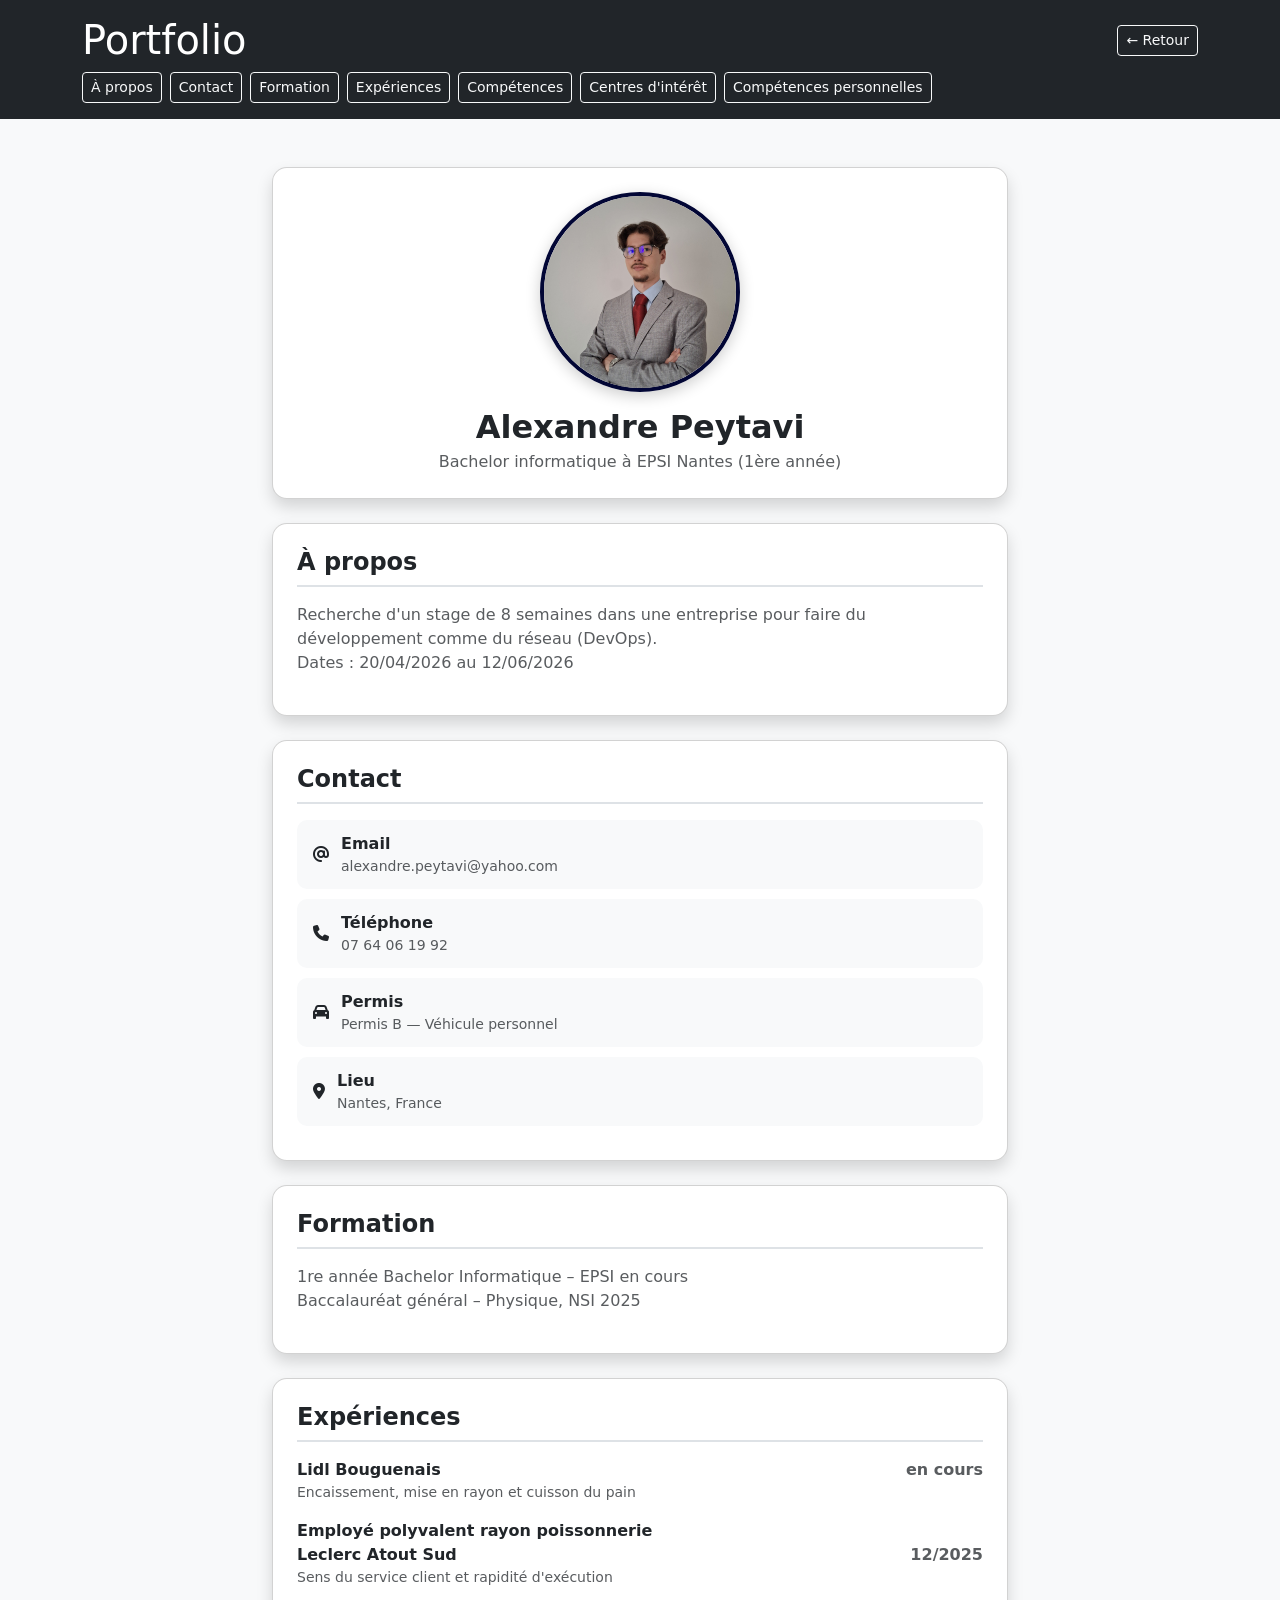
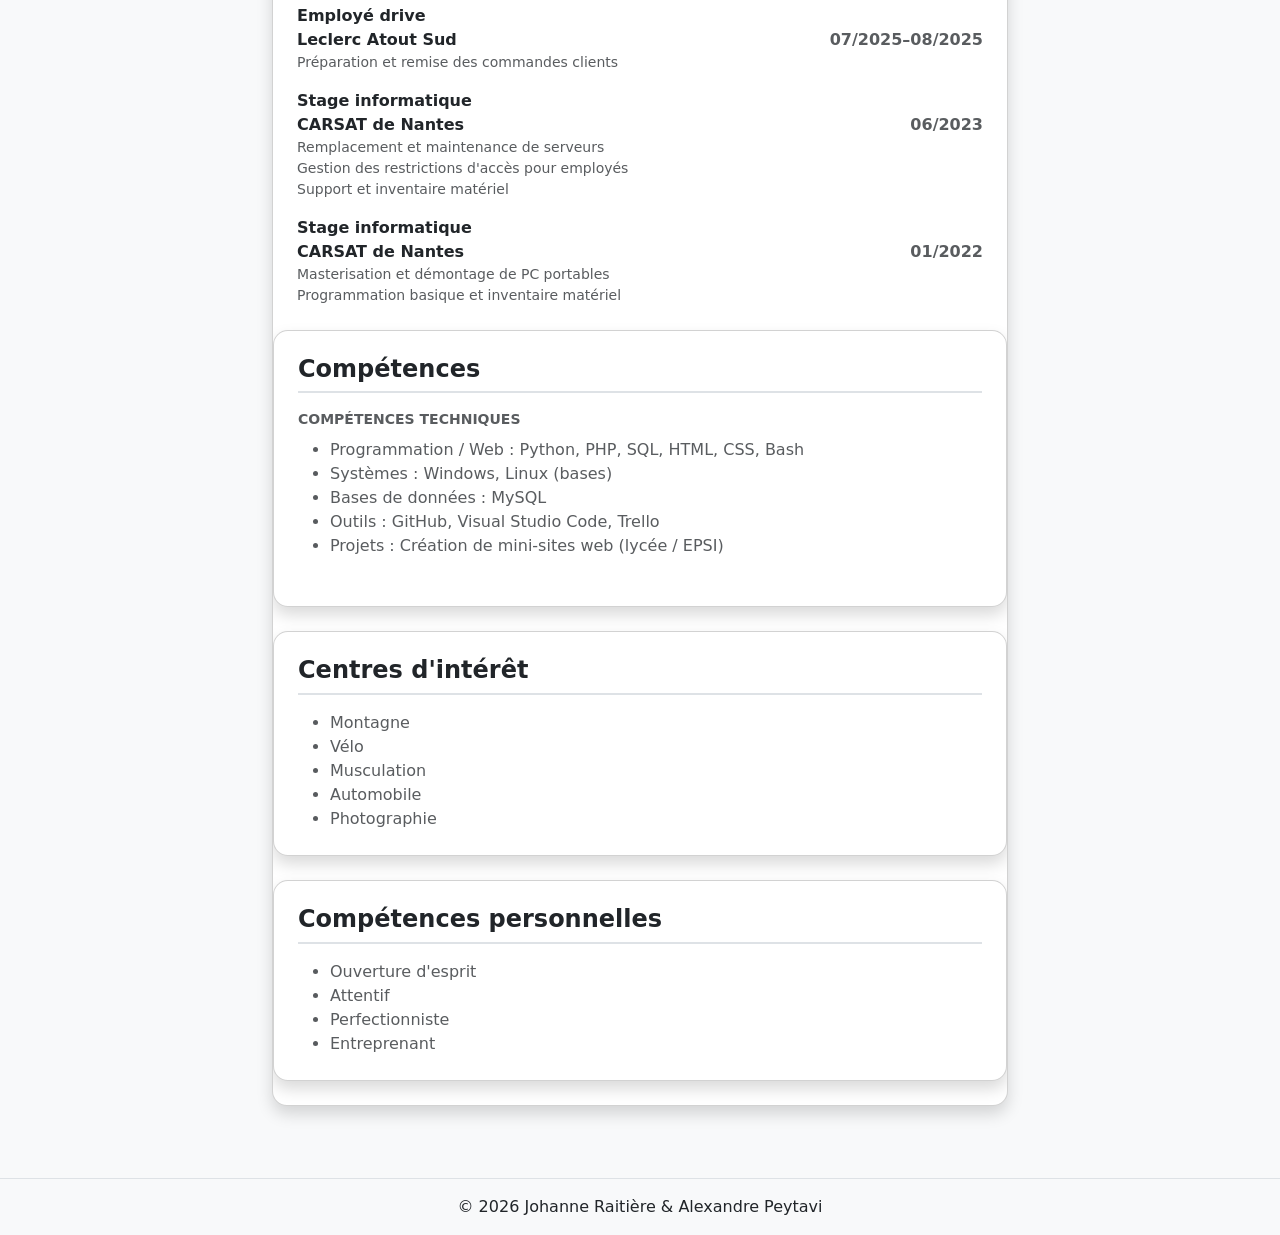
==== alexandre/presentation_ap.html @ 97d3824c "Ajout cv alexandre" ====
<!DOCTYPE html>
<html lang="fr">
<head>
    <meta charset="UTF-8">
    <meta name="viewport" content="width=device-width, initial-scale=1.0">
    <title>Alexandre - Portfolio</title>

    <link href="https://cdn.jsdelivr.net/npm/bootstrap@5.3.8/dist/css/bootstrap.min.css" rel="stylesheet">
    <link rel="stylesheet" href="presentation_ap.css">
    <link rel="stylesheet" href="https://cdnjs.cloudflare.com/ajax/libs/font-awesome/6.7.2/css/all.min.css">
</head>

<body class="bg-light">

    <header class="bg-dark text-white p-3 sticky-top">
    <div class="container">
        <div class="d-flex justify-content-between align-items-center mb-2">
            <h1 class="mb-0">Portfolio</h1>
            <a href="../index.html" class="btn btn-outline-light btn-sm">← Retour</a>
        </div>
        <div class="d-flex flex-wrap gap-2">
            <a href="#a-propos" class="btn btn-outline-light btn-sm">À propos</a>
            <a href="#contact" class="btn btn-outline-light btn-sm">Contact</a>
            <a href="#formation" class="btn btn-outline-light btn-sm">Formation</a>
            <a href="#experiences" class="btn btn-outline-light btn-sm">Expériences</a>
            <a href="#competences" class="btn btn-outline-light btn-sm">Compétences</a>
            <a href="#interets" class="btn btn-outline-light btn-sm">Centres d'intérêt</a>
            <a href="#competences-perso" class="btn btn-outline-light btn-sm">Compétences personnelles</a>
        </div>
    </div>
</header>

    <main class="container mt-5 mb-5">
        <div class="row justify-content-center">
            <div class="col-lg-8">

                <!-- Carte profil -->
                <div class="card shadow mb-4">
                    <div class="card-body text-center py-4">
                        <img src="../img/alexandre.jpg" alt="Alexandre" class="profile-img mb-3">
                        <h2 class="fw-bold mb-1">Alexandre Peytavi</h2>
                        <p class="text-muted mb-0">Bachelor informatique à EPSI Nantes (1ère année)</p>
                    </div>
                </div>

                <!-- Présentation -->
                <div id="a-propos" class="card shadow mb-4">
                    <div class="card-body p-4">
                        <h4 class="section-title">À propos</h4>
                        <p class="text-muted">
                           Recherche d'un stage de 8 semaines dans une entreprise pour faire du développement comme du réseau (DevOps). <br> 

                            Dates : 20/04/2026 au 12/06/2026
                        </p>
                    </div>
                </div>

                <!-- Contacts -->
                <div id="contact" class="card shadow">
                    <div class="card-body p-4">
                        <h4 class="section-title">Contact</h4>

                        <div class="contact-item">
                            <i class="fa-solid fa-at"></i>
                            <div>
                                <div class="fw-semibold">Email</div>
                                <div class="text-muted small">alexandre.peytavi@yahoo.com</div>
                            </div>
                        </div>

                        <div class="contact-item">
                            <i class="fa-solid fa-phone"></i>
                            <div>
                                <div class="fw-semibold">Téléphone</div>
                                <div class="text-muted small">07 64 06 19 92</div>
                            </div>
                        </div>

                        <div class="contact-item">
                            <i class="fa-solid fa-car"></i>
                            <div>
                                <div class="fw-semibold">Permis</div>
                                <div class="text-muted small">Permis B — Véhicule personnel</div>
                            </div>
                        </div>

                        <div class="contact-item">
                            <i class="fa-solid fa-location-dot"></i>
                            <div>
                                <div class="fw-semibold">Lieu</div>
                                <div class="text-muted small">Nantes, France</div>
                            </div>
                        </div>
                    </div>
                </div>
<br>
                <!-- Formation -->
                <div id="formation" class="card shadow mb-4">
                    <div class="card-body p-4">
                        <h4 class="section-title">Formation</h4>
                        <p class="text-muted">
                            1re année Bachelor Informatique – EPSI en cours <br>
                            Baccalauréat général – Physique, NSI 2025
                        </p>
                    </div>
                </div>

                <!-- Expériences -->
                <div id="experiences" class="card shadow mb-4">
                    <div class="card-body p-4">
                        <h4 class="section-title">Expériences</h4>

                        <!-- en cours -->
                        <div class="mb-3">
                            <div class="d-flex justify-content-between">
                                <p class="fw-semibold mb-0">Lidl Bouguenais</p>
                                <span class="fw-bold text-muted">en cours</span>
                            </div>
                            <p class="text-muted small mb-0">Encaissement, mise en rayon et cuisson du pain</p>
                        </div>
 
                        <!-- 12/2025 -->
                        <div class="mb-3">
                            <p class="fw-semibold mb-0">Employé polyvalent rayon poissonnerie</p>
                            <div class="d-flex justify-content-between">
                                <p class="fw-semibold mb-0">Leclerc Atout Sud</p>
                                <span class="fw-bold text-muted">12/2025</span>
                            </div>
                            <p class="text-muted small mb-0">Sens du service client et rapidité d'exécution</p>
                        </div>
 
                        <!-- 07/2025–08/2025 -->
                        <div class="mb-3">
                            <p class="fw-semibold mb-0">Employé drive</p>
                            <div class="d-flex justify-content-between">
                                <p class="fw-semibold mb-0">Leclerc Atout Sud</p>
                                <span class="fw-bold text-muted">07/2025–08/2025</span>
                            </div>
                            <p class="text-muted small mb-0">Préparation et remise des commandes clients</p>
                        </div>
 
                        <!-- 06/2023 -->
                        <div class="mb-3">
                            <p class="fw-semibold mb-0">Stage informatique</p>
                            <div class="d-flex justify-content-between">
                                <p class="fw-semibold mb-0">CARSAT de Nantes</p>
                                <span class="fw-bold text-muted">06/2023</span>
                            </div>
                            <p class="text-muted small mb-0">Remplacement et maintenance de serveurs</p>
                            <p class="text-muted small mb-0">Gestion des restrictions d'accès pour employés</p>
                            <p class="text-muted small mb-0">Support et inventaire matériel</p>
                        </div>
 
                        <!-- 01/2022 -->
                        <div class="mb-0">
                            <p class="fw-semibold mb-0">Stage informatique</p>
                            <div class="d-flex justify-content-between">
                                <p class="fw-semibold mb-0">CARSAT de Nantes</p>
                                <span class="fw-bold text-muted">01/2022</span>
                            </div>
                            <p class="text-muted small mb-0">Masterisation et démontage de PC portables</p>
                            <p class="text-muted small mb-0">Programmation basique et inventaire matériel</p>
                    </div>
                </div>

                <!-- Compétences -->
                <div id="competences" class="card shadow mb-4">
                    <div class="card-body p-4">
                        <h4 class="section-title">Compétences</h4>

                        <!-- Compétences techniques -->
                        <p class="fw-semibold text-muted small text-uppercase mb-2">Compétences techniques</p>
                        <ul class="text-muted mb-4">
                            <li>Programmation / Web : Python, PHP, SQL, HTML, CSS, Bash</li>
                            <li>Systèmes : Windows, Linux (bases)</li>
                            <li>Bases de données : MySQL</li>
                            <li>Outils : GitHub, Visual Studio Code, Trello</li>
                            <li>Projets : Création de mini-sites web (lycée / EPSI)</li>
                        </ul>
                    </div>
                </div>


                <!-- Centres d'intérêt -->
                <div id="interets" class="card shadow mb-4">
                    <div class="card-body p-4">
                        <h4 class="section-title">Centres d'intérêt</h4>
                        <ul class="text-muted mb-0">
                            <li>Montagne</li>
                            <li>Vélo</li>
                            <li>Musculation</li>
                            <li>Automobile</li>
                            <li>Photographie</li>
                        </ul>
                    </div>
                </div>

                <!-- Compétences personnelles -->
                <div id="competences-perso" class="card shadow mb-4">
                    <div class="card-body p-4">
                        <h4 class="section-title">Compétences personnelles</h4>
                        <ul class="text-muted mb-0">
                            <li>Ouverture d'esprit</li>
                            <li>Attentif</li>
                            <li>Perfectionniste</li>
                            <li>Entreprenant</li>
                        </ul>
                    </div>
                </div>


            </div>
        </div>
    </main>

    <footer class="bg-light text-center p-3 mt-5 border-top">
        <p class="mb-0">© 2026 Johanne Raitière & Alexandre Peytavi</p>
    </footer>

</body>
</html>
---- alexandre/presentation_ap.css ----
.card {
            border-radius: 15px;
            overflow: hidden;
        }

        .profile-img {
            width: 200px;
            height: 200px;
            object-fit: cover;
            object-position: top;
            border-radius: 50%;
            border: 4px solid #020635;
            box-shadow: 0 4px 15px rgba(0,0,0,0.2);
        }

        .contact-item {
            display: flex;
            align-items: center;
            gap: 12px;
            padding: 12px 16px;
            border-radius: 10px;
            background-color: #f8f9fa;
            margin-bottom: 10px;
            text-decoration: none;
            color: #212529;
            transition: background-color 0.2s;
        }

        .contact-item:hover {
            background-color: #e9ecef;
            color: #212529;
        }

        .contact-icon {
            font-size: 1.3rem;
            width: 30px;
            text-align: center;
        }

        .section-title {
            font-weight: 600;
            border-bottom: 2px solid #dee2e6;
            padding-bottom: 8px;
            margin-bottom: 16px;
        }
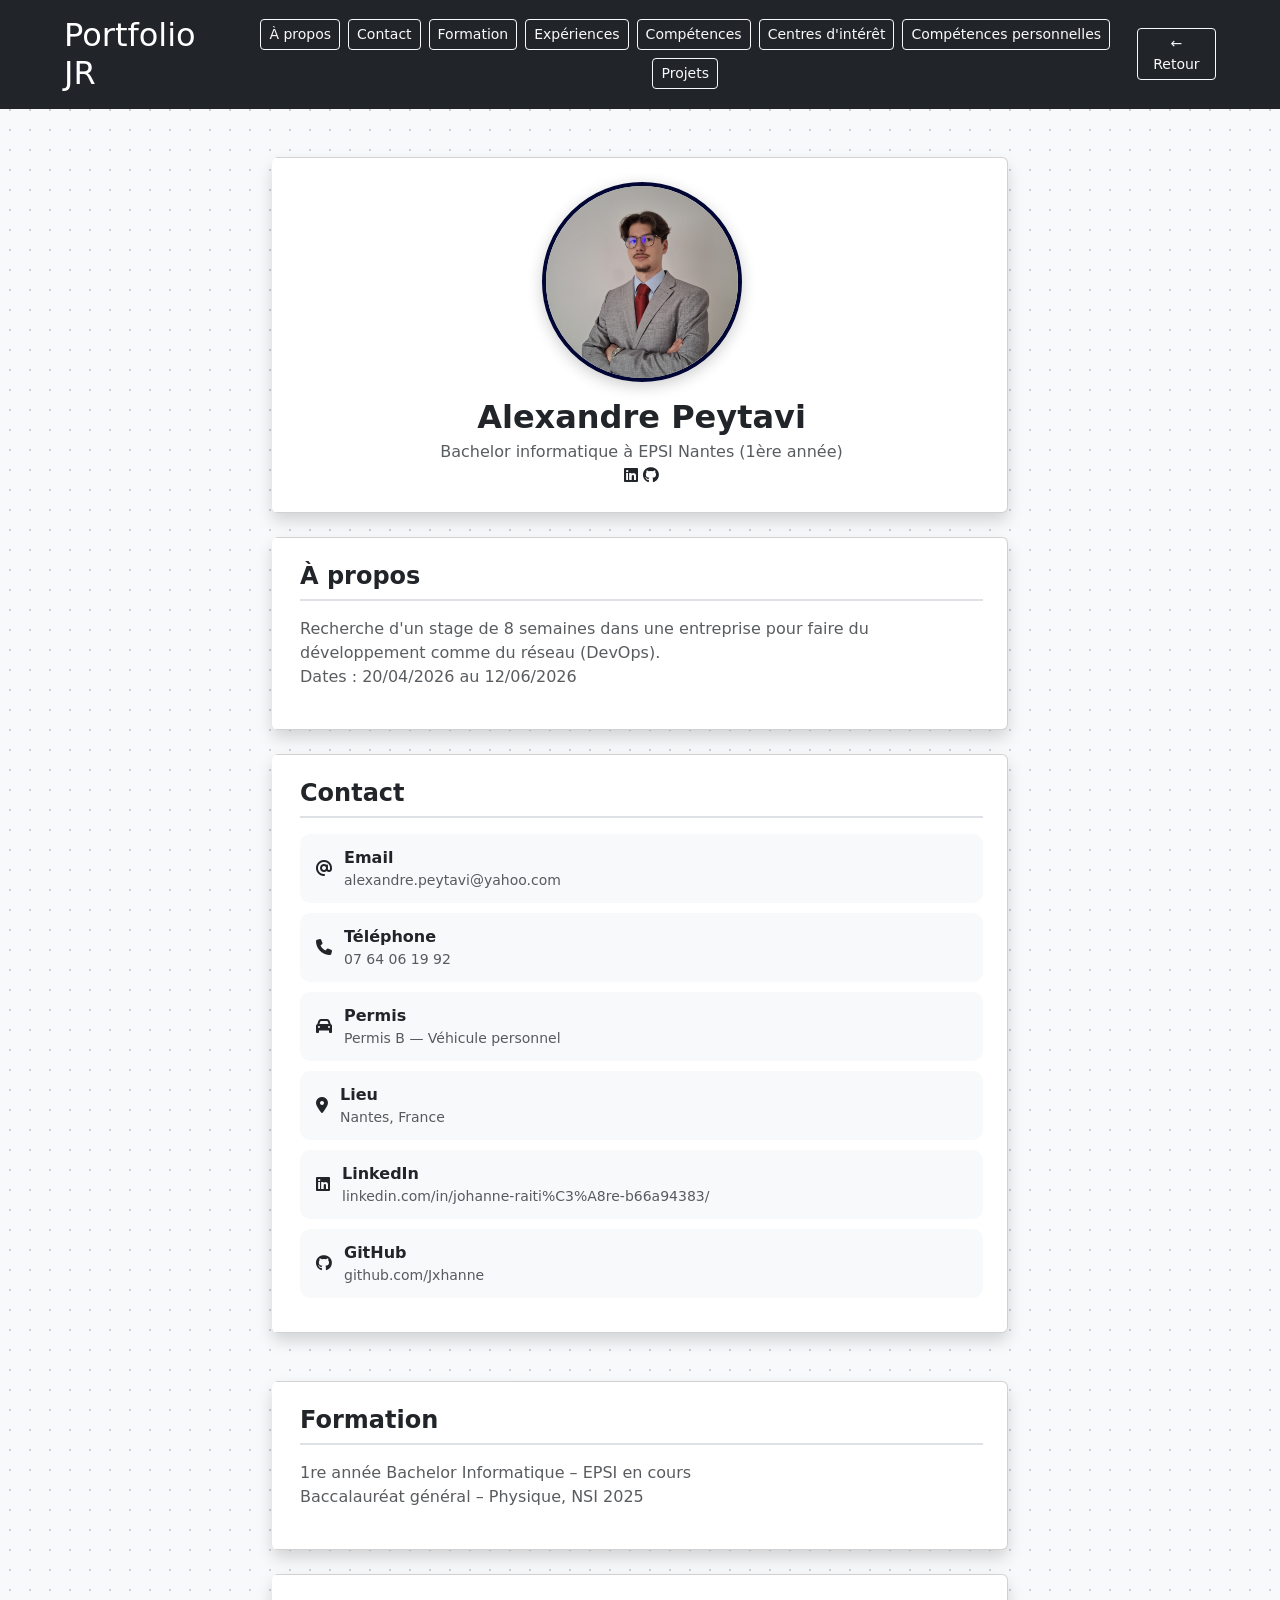
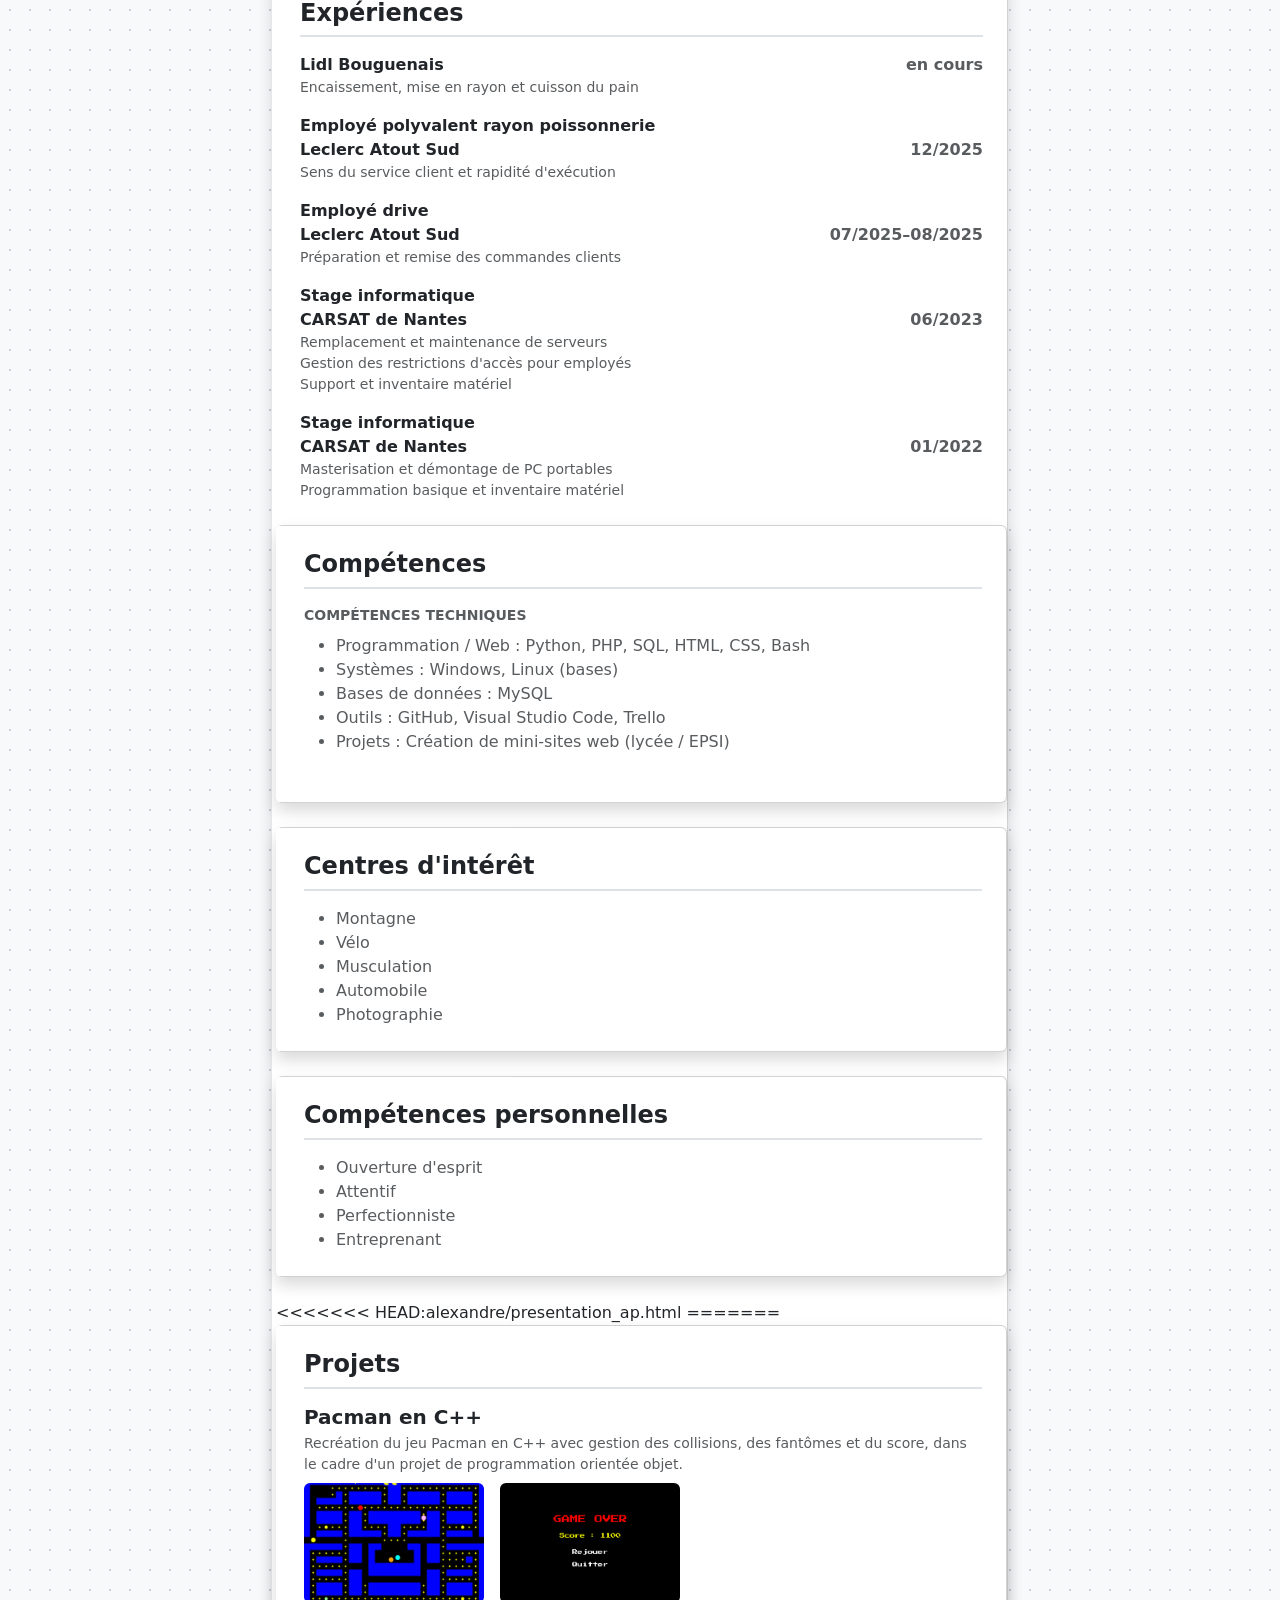
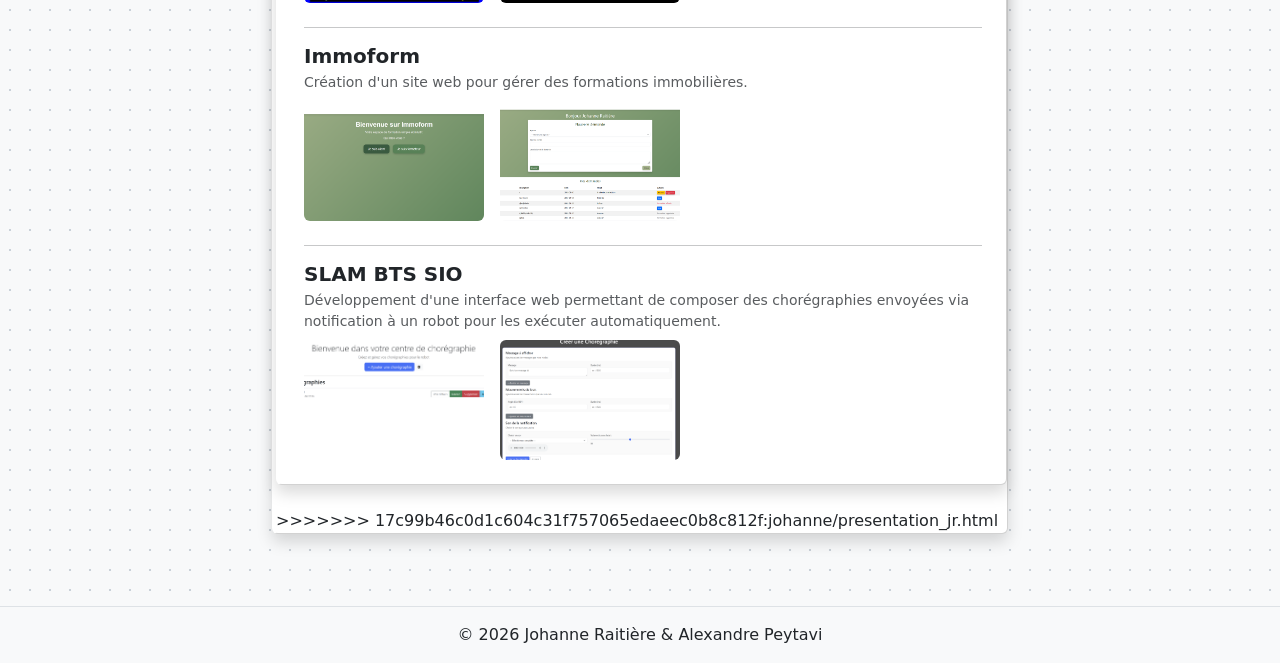
==== commit bfce5d57: "Ajout du CV Alexandre" ====
--- a/alexandre/presentation_ap.html
+++ b/alexandre/presentation_ap.html
@@ -13,22 +13,21 @@
 <body class="bg-light">
 
     <header class="bg-dark text-white p-3 sticky-top">
-    <div class="container">
-        <div class="d-flex justify-content-between align-items-center mb-2">
-            <h1 class="mb-0">Portfolio</h1>
+        <div class="container-fluid px-5 d-flex align-items-center justify-content-between">
+            <h2 class="mb-0">Portfolio JR</h2>
+            <div class="d-flex flex-wrap gap-2 justify-content-center">
+                <a href="#a-propos" class="btn btn-outline-light btn-sm">À propos</a>
+                <a href="#contact" class="btn btn-outline-light btn-sm">Contact</a>
+                <a href="#formation" class="btn btn-outline-light btn-sm">Formation</a>
+                <a href="#experiences" class="btn btn-outline-light btn-sm">Expériences</a>
+                <a href="#competences" class="btn btn-outline-light btn-sm">Compétences</a>
+                <a href="#interets" class="btn btn-outline-light btn-sm">Centres d'intérêt</a>
+                <a href="#competences-perso" class="btn btn-outline-light btn-sm">Compétences personnelles</a>
+                <a href="#projets" class="btn btn-outline-light btn-sm">Projets</a>
+            </div>
             <a href="../index.html" class="btn btn-outline-light btn-sm">← Retour</a>
         </div>
-        <div class="d-flex flex-wrap gap-2">
-            <a href="#a-propos" class="btn btn-outline-light btn-sm">À propos</a>
-            <a href="#contact" class="btn btn-outline-light btn-sm">Contact</a>
-            <a href="#formation" class="btn btn-outline-light btn-sm">Formation</a>
-            <a href="#experiences" class="btn btn-outline-light btn-sm">Expériences</a>
-            <a href="#competences" class="btn btn-outline-light btn-sm">Compétences</a>
-            <a href="#interets" class="btn btn-outline-light btn-sm">Centres d'intérêt</a>
-            <a href="#competences-perso" class="btn btn-outline-light btn-sm">Compétences personnelles</a>
-        </div>
-    </div>
-</header>
+    </header>
 
     <main class="container mt-5 mb-5">
         <div class="row justify-content-center">
@@ -40,11 +39,13 @@
                         <img src="../img/alexandre.jpg" alt="Alexandre" class="profile-img mb-3">
                         <h2 class="fw-bold mb-1">Alexandre Peytavi</h2>
                         <p class="text-muted mb-0">Bachelor informatique à EPSI Nantes (1ère année)</p>
+                        <i class="fa-brands fa-linkedin"></i>
+                        <i class="fa-brands fa-github"></i>
                     </div>
                 </div>
 
                 <!-- Présentation -->
-                <div id="a-propos" class="card shadow mb-4">
+                <div id="a-propos" class="card shadow mb-4 scroll-offset">
                     <div class="card-body p-4">
                         <h4 class="section-title">À propos</h4>
                         <p class="text-muted">
@@ -56,7 +57,7 @@
                 </div>
 
                 <!-- Contacts -->
-                <div id="contact" class="card shadow">
+                <div id="contact" class="card shadow mb-4 scroll-offset">
                     <div class="card-body p-4">
                         <h4 class="section-title">Contact</h4>
 
@@ -91,11 +92,26 @@
                                 <div class="text-muted small">Nantes, France</div>
                             </div>
                         </div>
+                        <a href="https://www.linkedin.com/in/johanne-raiti%C3%A8re-b66a94383/" target="_blank" class="contact-item">
+                            <i class="fa-brands fa-linkedin"></i>
+                            <div>
+                                <div class="fw-semibold">LinkedIn</div>
+                                <div class="text-muted small">linkedin.com/in/johanne-raiti%C3%A8re-b66a94383/</div>
+                            </div>
+                        </a>
+
+                        <a href="https://github.com/Jxhanne" target="_blank" class="contact-item">
+                            <i class="fa-brands fa-github"></i>
+                            <div>
+                                <div class="fw-semibold">GitHub</div>
+                                <div class="text-muted small">github.com/Jxhanne</div>
+                            </div>
+                        </a>
                     </div>
                 </div>
 <br>
                 <!-- Formation -->
-                <div id="formation" class="card shadow mb-4">
+                <div id="formation" class="card shadow mb-4 scroll-offset">
                     <div class="card-body p-4">
                         <h4 class="section-title">Formation</h4>
                         <p class="text-muted">
@@ -106,7 +122,7 @@
                 </div>
 
                 <!-- Expériences -->
-                <div id="experiences" class="card shadow mb-4">
+                <div id="experiences" class="card shadow mb-4 scroll-offset">
                     <div class="card-body p-4">
                         <h4 class="section-title">Expériences</h4>
 
@@ -164,7 +180,7 @@
                 </div>
 
                 <!-- Compétences -->
-                <div id="competences" class="card shadow mb-4">
+                <div id="competences" class="card shadow mb-4 scroll-offset">
                     <div class="card-body p-4">
                         <h4 class="section-title">Compétences</h4>
 
@@ -182,7 +198,7 @@
 
 
                 <!-- Centres d'intérêt -->
-                <div id="interets" class="card shadow mb-4">
+                <div id="interets" class="card shadow mb-4 scroll-offset">
                     <div class="card-body p-4">
                         <h4 class="section-title">Centres d'intérêt</h4>
                         <ul class="text-muted mb-0">
@@ -196,7 +212,7 @@
                 </div>
 
                 <!-- Compétences personnelles -->
-                <div id="competences-perso" class="card shadow mb-4">
+                <div id="competences-perso" class="card shadow mb-4 scroll-offset">
                     <div class="card-body p-4">
                         <h4 class="section-title">Compétences personnelles</h4>
                         <ul class="text-muted mb-0">
@@ -208,6 +224,51 @@
                     </div>
                 </div>
 
+<<<<<<< HEAD:alexandre/presentation_ap.html
+=======
+                <!-- Projets -->
+                <div id="projets" class="card shadow mb-4 scroll-offset">
+                    <div class="card-body p-4">
+                        <h4 class="section-title">Projets</h4>
+
+                        <!-- Projet 1 -->
+                        <div class="mb-4">
+                            <h5 class="fw-semibold mb-1">Pacman en C++</h5>
+                            <p class="text-muted small mb-2">Recréation du jeu Pacman en C++ avec gestion des collisions, des fantômes et du score, dans le cadre d'un projet de programmation orientée objet.</p>
+                            <div class="d-flex gap-3">
+                                <img src="../img/Pacman1.png" class="rounded projet-img" onclick="ouvrirImage(this.src)">
+                                <img src="../img/Pacman2.png" class="rounded projet-img" onclick="ouvrirImage(this.src)">
+                            </div>
+                        </div>
+
+                        <hr>
+
+                        <!-- Projet 2 -->
+                        <div class="mb-4">
+                            <h5 class="fw-semibold mb-1">Immoform</h5>
+                            <p class="text-muted small mb-2">Création d'un site web pour gérer des formations immobilières.</p>
+                            <div class="d-flex gap-3">
+                                <img src="../img/Immoform1.png" class="rounded projet-img" onclick="ouvrirImage(this.src)">
+                                <img src="../img/Immoform2.png" class="rounded projet-img" onclick="ouvrirImage(this.src)">
+                            </div>
+                        </div>
+
+                        <hr>
+
+                        <!-- Projet 3 -->
+                        <div class="mb-0">
+                            <h5 class="fw-semibold mb-1">SLAM BTS SIO </h5>
+                            <p class="text-muted small mb-2">Développement d'une interface web permettant de composer des chorégraphies envoyées via notification à un robot pour les exécuter automatiquement.</p>
+                            <div class="d-flex gap-3">
+                                <img src="../img/SLAM1.png" class="rounded projet-img" onclick="ouvrirImage(this.src)">
+                                <img src="../img/SLAM2.png" class="rounded projet-img" onclick="ouvrirImage(this.src)">
+                            </div>
+                        </div>
+
+                    </div>
+                </div>
+                
+>>>>>>> 17c99b46c0d1c604c31f757065edaeec0b8c812f:johanne/presentation_jr.html
 
             </div>
         </div>
@@ -217,5 +278,17 @@
         <p class="mb-0">© 2026 Johanne Raitière & Alexandre Peytavi</p>
     </footer>
 
+
+    <!-- Visionneuse -->
+    <div id="visionneuse" style="display:none; position:fixed; top:0; left:0; width:100%; height:100%; background:rgba(0,0,0,0.9); z-index:9999; cursor:zoom-out;" onclick="this.style.display='none'">
+        <img id="visionneuse-img" src="" style="max-width:90%; max-height:90%; position:absolute; top:50%; left:50%; transform:translate(-50%,-50%); border-radius:8px;">
+    </div>
+
+        <script>
+            function ouvrirImage(src) {
+                document.getElementById('visionneuse-img').src = src;
+                document.getElementById('visionneuse').style.display = 'block';
+            }
+        </script>
 </body>
 </html>
--- a/alexandre/presentation_ap.css
+++ b/alexandre/presentation_ap.css
@@ -1,8 +1,19 @@
-        .card {
-            border-radius: 15px;
-            overflow: hidden;
+        body {
+            background: linear-gradient(135deg, #f0f2f5 0%, #e8ecf5 50%, #dde3f0 100%);
+            min-height: 100vh;
+        }
+        
+       .card {
+            border-left: 4px solid transparent !important;
+            transition: transform 0.2s, box-shadow 0.2s, border-left-color 0.2s;
         }
 
+        .card:hover {
+            transform: translateY(-4px);
+            box-shadow: 0 8px 25px rgba(2, 6, 53, 0.2) !important;
+            border-left-color: #020635 !important;
+        }
+        
         .profile-img {
             width: 200px;
             height: 200px;
@@ -43,4 +54,22 @@
             padding-bottom: 8px;
             margin-bottom: 16px;
         }
-        +        .scroll-offset {
+            scroll-margin-top: 360px; /* augmente si le header cache le contenu, diminue sinon */
+        }
+        .projet-img {
+            width: 180px;
+            height: 120px;
+            object-fit: cover;
+            cursor: zoom-in;
+            transition: transform 0.2s;
+        }
+
+        .projet-img:hover {
+            transform: scale(1.05);
+        }
+        body {
+            background-color: #f0f2f5;
+            background-image: radial-gradient(#c9d1d9 1px, transparent 1px);
+            background-size: 20px 20px;
+        }
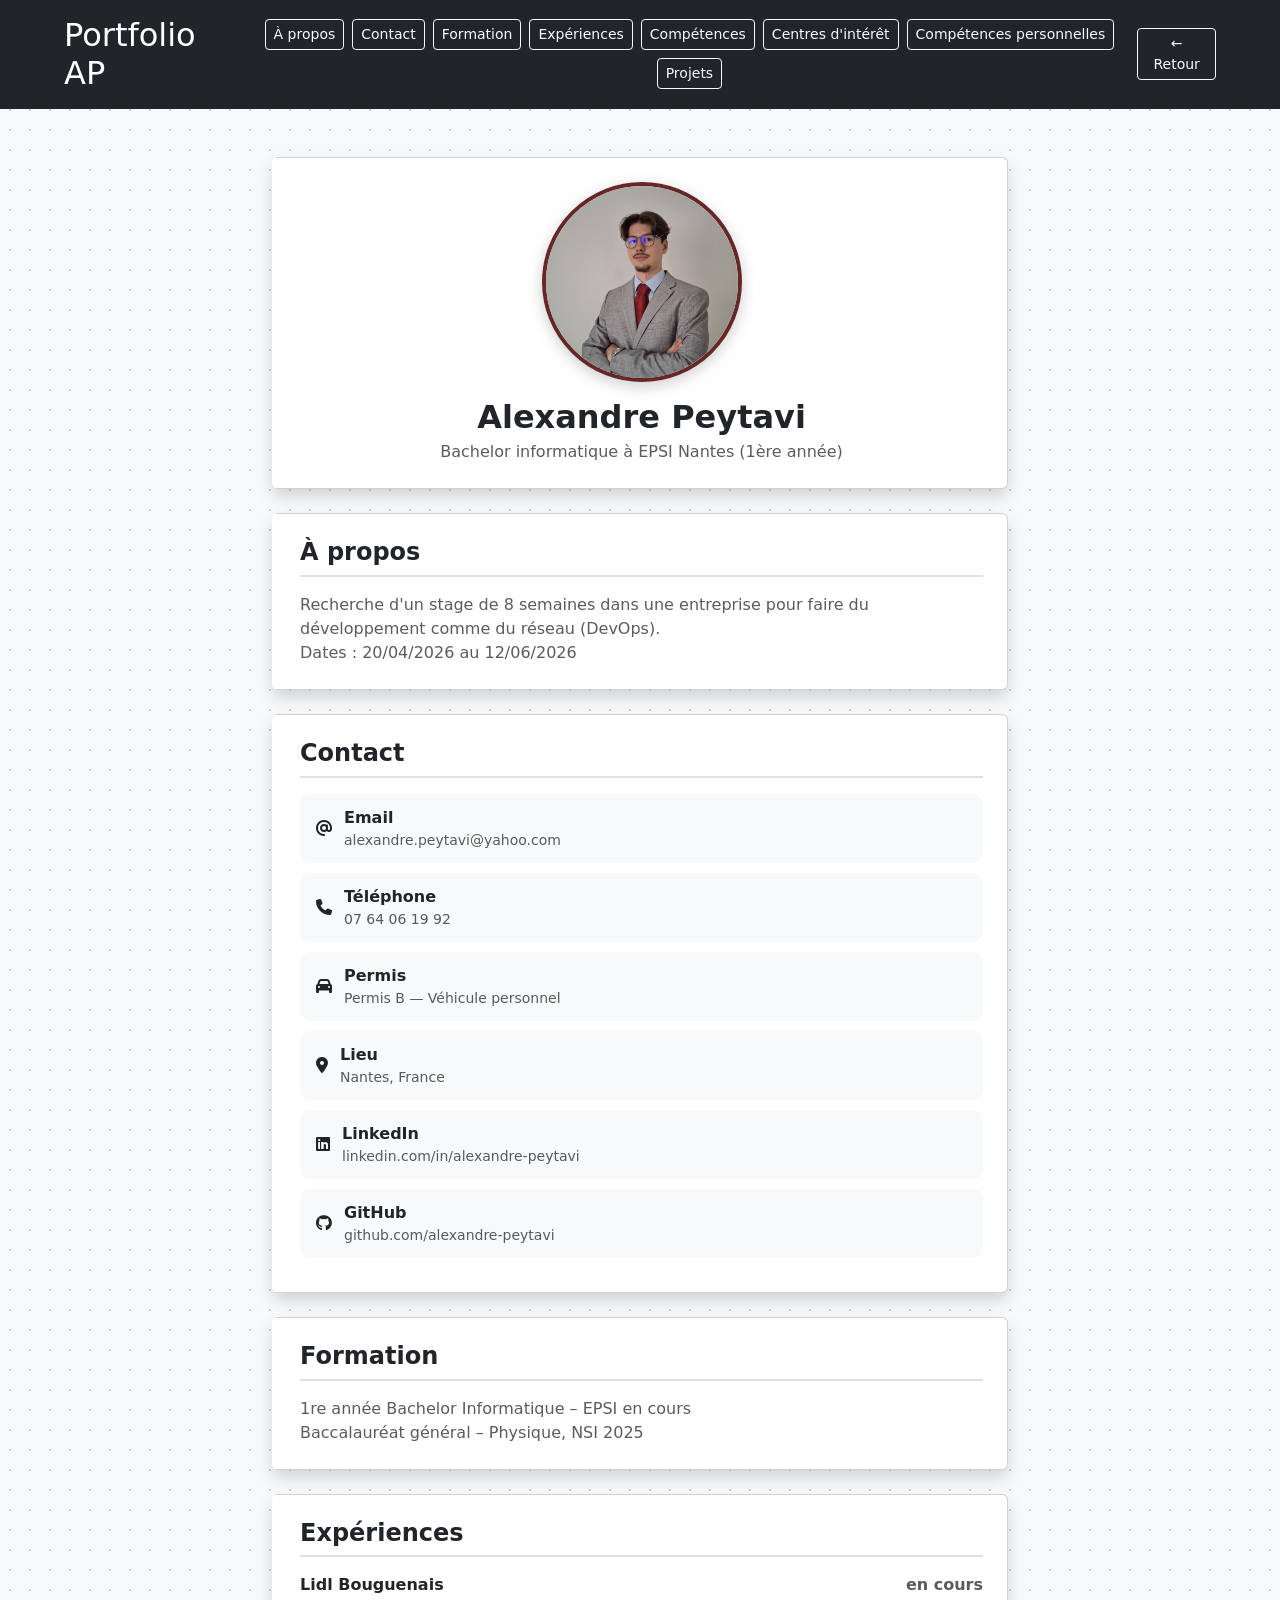
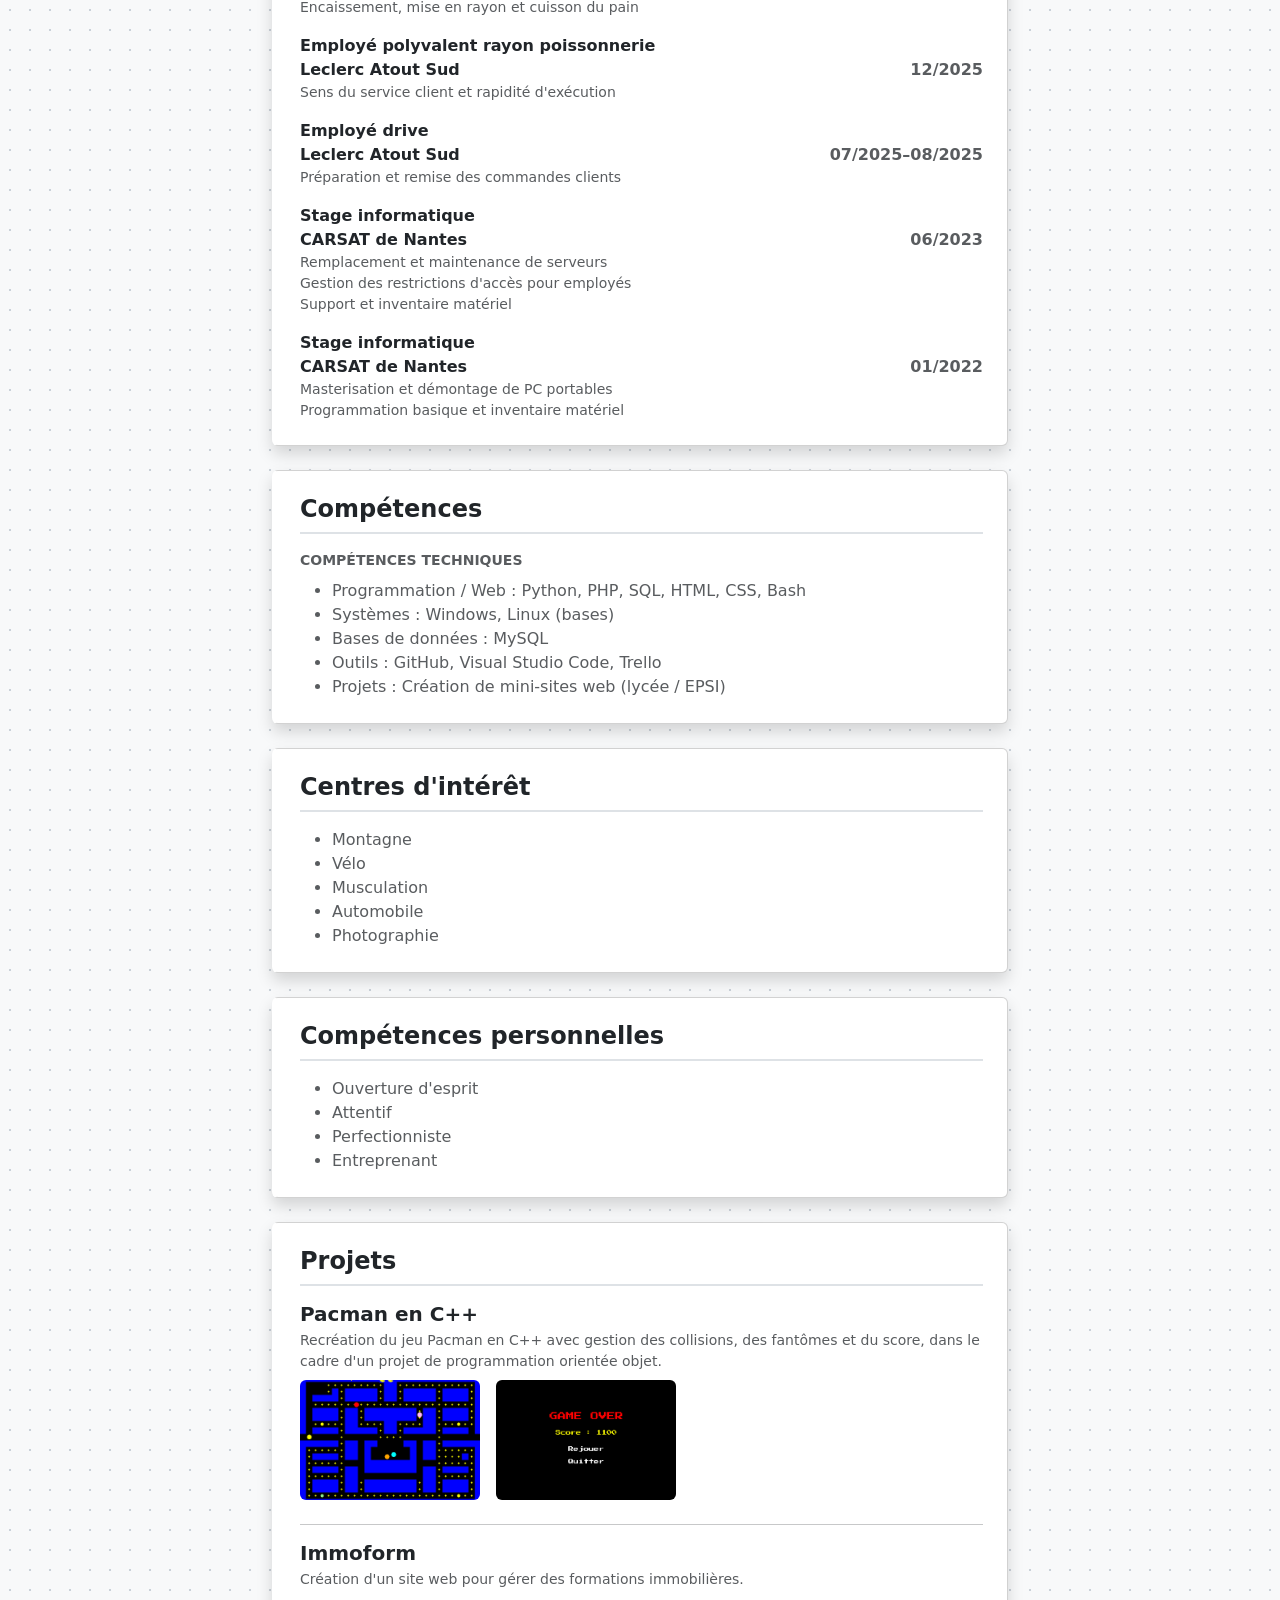
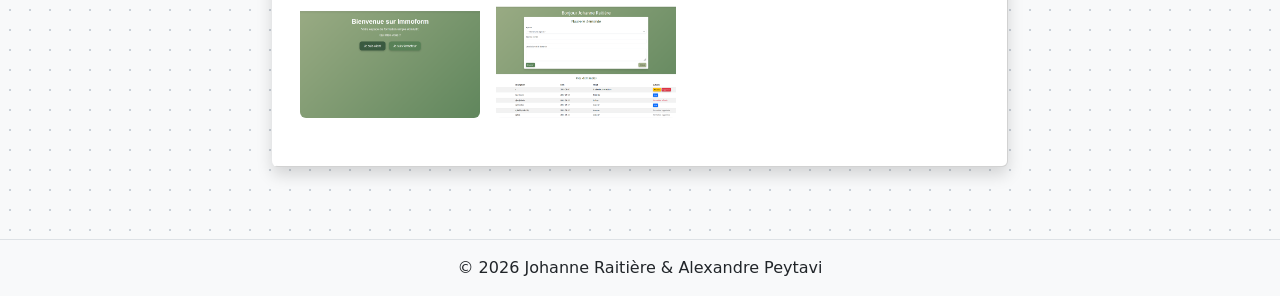
==== commit c0009363: "Mise à jour du cv Alexandre" ====
--- a/alexandre/presentation_ap.html
+++ b/alexandre/presentation_ap.html
@@ -14,7 +14,7 @@
 
     <header class="bg-dark text-white p-3 sticky-top">
         <div class="container-fluid px-5 d-flex align-items-center justify-content-between">
-            <h2 class="mb-0">Portfolio JR</h2>
+            <h2 class="mb-0">Portfolio AP</h2>
             <div class="d-flex flex-wrap gap-2 justify-content-center">
                 <a href="#a-propos" class="btn btn-outline-light btn-sm">À propos</a>
                 <a href="#contact" class="btn btn-outline-light btn-sm">Contact</a>
@@ -39,8 +39,6 @@
                         <img src="../img/alexandre.jpg" alt="Alexandre" class="profile-img mb-3">
                         <h2 class="fw-bold mb-1">Alexandre Peytavi</h2>
                         <p class="text-muted mb-0">Bachelor informatique à EPSI Nantes (1ère année)</p>
-                        <i class="fa-brands fa-linkedin"></i>
-                        <i class="fa-brands fa-github"></i>
                     </div>
                 </div>
 
@@ -48,9 +46,8 @@
                 <div id="a-propos" class="card shadow mb-4 scroll-offset">
                     <div class="card-body p-4">
                         <h4 class="section-title">À propos</h4>
-                        <p class="text-muted">
-                           Recherche d'un stage de 8 semaines dans une entreprise pour faire du développement comme du réseau (DevOps). <br> 
-
+                        <p class="text-muted mb-0">
+                            Recherche d'un stage de 8 semaines dans une entreprise pour faire du développement comme du réseau (DevOps). <br>
                             Dates : 20/04/2026 au 12/06/2026
                         </p>
                     </div>
@@ -92,29 +89,30 @@
                                 <div class="text-muted small">Nantes, France</div>
                             </div>
                         </div>
-                        <a href="https://www.linkedin.com/in/johanne-raiti%C3%A8re-b66a94383/" target="_blank" class="contact-item">
+
+                        <a href="https://www.linkedin.com/in/alexandre-peytavi/" target="_blank" class="contact-item">
                             <i class="fa-brands fa-linkedin"></i>
                             <div>
                                 <div class="fw-semibold">LinkedIn</div>
-                                <div class="text-muted small">linkedin.com/in/johanne-raiti%C3%A8re-b66a94383/</div>
+                                <div class="text-muted small">linkedin.com/in/alexandre-peytavi</div>
                             </div>
                         </a>
 
-                        <a href="https://github.com/Jxhanne" target="_blank" class="contact-item">
+                        <a href="https://github.com/palex44" target="_blank" class="contact-item">
                             <i class="fa-brands fa-github"></i>
                             <div>
                                 <div class="fw-semibold">GitHub</div>
-                                <div class="text-muted small">github.com/Jxhanne</div>
+                                <div class="text-muted small">github.com/alexandre-peytavi</div>
                             </div>
                         </a>
                     </div>
                 </div>
-<br>
+
                 <!-- Formation -->
                 <div id="formation" class="card shadow mb-4 scroll-offset">
                     <div class="card-body p-4">
                         <h4 class="section-title">Formation</h4>
-                        <p class="text-muted">
+                        <p class="text-muted mb-0">
                             1re année Bachelor Informatique – EPSI en cours <br>
                             Baccalauréat général – Physique, NSI 2025
                         </p>
@@ -126,7 +124,6 @@
                     <div class="card-body p-4">
                         <h4 class="section-title">Expériences</h4>
 
-                        <!-- en cours -->
                         <div class="mb-3">
                             <div class="d-flex justify-content-between">
                                 <p class="fw-semibold mb-0">Lidl Bouguenais</p>
@@ -134,8 +131,7 @@
                             </div>
                             <p class="text-muted small mb-0">Encaissement, mise en rayon et cuisson du pain</p>
                         </div>
- 
-                        <!-- 12/2025 -->
+
                         <div class="mb-3">
                             <p class="fw-semibold mb-0">Employé polyvalent rayon poissonnerie</p>
                             <div class="d-flex justify-content-between">
@@ -144,8 +140,7 @@
                             </div>
                             <p class="text-muted small mb-0">Sens du service client et rapidité d'exécution</p>
                         </div>
- 
-                        <!-- 07/2025–08/2025 -->
+
                         <div class="mb-3">
                             <p class="fw-semibold mb-0">Employé drive</p>
                             <div class="d-flex justify-content-between">
@@ -154,8 +149,7 @@
                             </div>
                             <p class="text-muted small mb-0">Préparation et remise des commandes clients</p>
                         </div>
- 
-                        <!-- 06/2023 -->
+
                         <div class="mb-3">
                             <p class="fw-semibold mb-0">Stage informatique</p>
                             <div class="d-flex justify-content-between">
@@ -166,8 +160,7 @@
                             <p class="text-muted small mb-0">Gestion des restrictions d'accès pour employés</p>
                             <p class="text-muted small mb-0">Support et inventaire matériel</p>
                         </div>
- 
-                        <!-- 01/2022 -->
+
                         <div class="mb-0">
                             <p class="fw-semibold mb-0">Stage informatique</p>
                             <div class="d-flex justify-content-between">
@@ -176,6 +169,8 @@
                             </div>
                             <p class="text-muted small mb-0">Masterisation et démontage de PC portables</p>
                             <p class="text-muted small mb-0">Programmation basique et inventaire matériel</p>
+                        </div>
+
                     </div>
                 </div>
 
@@ -184,9 +179,8 @@
                     <div class="card-body p-4">
                         <h4 class="section-title">Compétences</h4>
 
-                        <!-- Compétences techniques -->
                         <p class="fw-semibold text-muted small text-uppercase mb-2">Compétences techniques</p>
-                        <ul class="text-muted mb-4">
+                        <ul class="text-muted mb-0">
                             <li>Programmation / Web : Python, PHP, SQL, HTML, CSS, Bash</li>
                             <li>Systèmes : Windows, Linux (bases)</li>
                             <li>Bases de données : MySQL</li>
@@ -195,7 +189,6 @@
                         </ul>
                     </div>
                 </div>
-
 
                 <!-- Centres d'intérêt -->
                 <div id="interets" class="card shadow mb-4 scroll-offset">
@@ -224,14 +217,11 @@
                     </div>
                 </div>
 
-<<<<<<< HEAD:alexandre/presentation_ap.html
-=======
                 <!-- Projets -->
                 <div id="projets" class="card shadow mb-4 scroll-offset">
                     <div class="card-body p-4">
                         <h4 class="section-title">Projets</h4>
 
-                        <!-- Projet 1 -->
                         <div class="mb-4">
                             <h5 class="fw-semibold mb-1">Pacman en C++</h5>
                             <p class="text-muted small mb-2">Recréation du jeu Pacman en C++ avec gestion des collisions, des fantômes et du score, dans le cadre d'un projet de programmation orientée objet.</p>
@@ -243,7 +233,6 @@
 
                         <hr>
 
-                        <!-- Projet 2 -->
                         <div class="mb-4">
                             <h5 class="fw-semibold mb-1">Immoform</h5>
                             <p class="text-muted small mb-2">Création d'un site web pour gérer des formations immobilières.</p>
@@ -253,22 +242,8 @@
                             </div>
                         </div>
 
-                        <hr>
-
-                        <!-- Projet 3 -->
-                        <div class="mb-0">
-                            <h5 class="fw-semibold mb-1">SLAM BTS SIO </h5>
-                            <p class="text-muted small mb-2">Développement d'une interface web permettant de composer des chorégraphies envoyées via notification à un robot pour les exécuter automatiquement.</p>
-                            <div class="d-flex gap-3">
-                                <img src="../img/SLAM1.png" class="rounded projet-img" onclick="ouvrirImage(this.src)">
-                                <img src="../img/SLAM2.png" class="rounded projet-img" onclick="ouvrirImage(this.src)">
-                            </div>
-                        </div>
-
-                    </div>
-                </div>
-                
->>>>>>> 17c99b46c0d1c604c31f757065edaeec0b8c812f:johanne/presentation_jr.html
+                    </div>
+                </div>
 
             </div>
         </div>
@@ -277,18 +252,18 @@
     <footer class="bg-light text-center p-3 mt-5 border-top">
         <p class="mb-0">© 2026 Johanne Raitière & Alexandre Peytavi</p>
     </footer>
-
 
     <!-- Visionneuse -->
     <div id="visionneuse" style="display:none; position:fixed; top:0; left:0; width:100%; height:100%; background:rgba(0,0,0,0.9); z-index:9999; cursor:zoom-out;" onclick="this.style.display='none'">
         <img id="visionneuse-img" src="" style="max-width:90%; max-height:90%; position:absolute; top:50%; left:50%; transform:translate(-50%,-50%); border-radius:8px;">
     </div>
 
-        <script>
-            function ouvrirImage(src) {
-                document.getElementById('visionneuse-img').src = src;
-                document.getElementById('visionneuse').style.display = 'block';
-            }
-        </script>
+    <script>
+        function ouvrirImage(src) {
+            document.getElementById('visionneuse-img').src = src;
+            document.getElementById('visionneuse').style.display = 'block';
+        }
+    </script>
+
 </body>
-</html>+</html>
--- a/alexandre/presentation_ap.css
+++ b/alexandre/presentation_ap.css
@@ -11,7 +11,7 @@
         .card:hover {
             transform: translateY(-4px);
             box-shadow: 0 8px 25px rgba(2, 6, 53, 0.2) !important;
-            border-left-color: #020635 !important;
+            border-left-color: #662827 !important;
         }
         
         .profile-img {
@@ -20,7 +20,7 @@
             object-fit: cover;
             object-position: top;
             border-radius: 50%;
-            border: 4px solid #020635;
+            border: 4px solid #662827;
             box-shadow: 0 4px 15px rgba(0,0,0,0.2);
         }
 
@@ -39,7 +39,7 @@
 
         .contact-item:hover {
             background-color: #e9ecef;
-            color: #212529;
+            color: #662827;
         }
 
         .contact-icon {
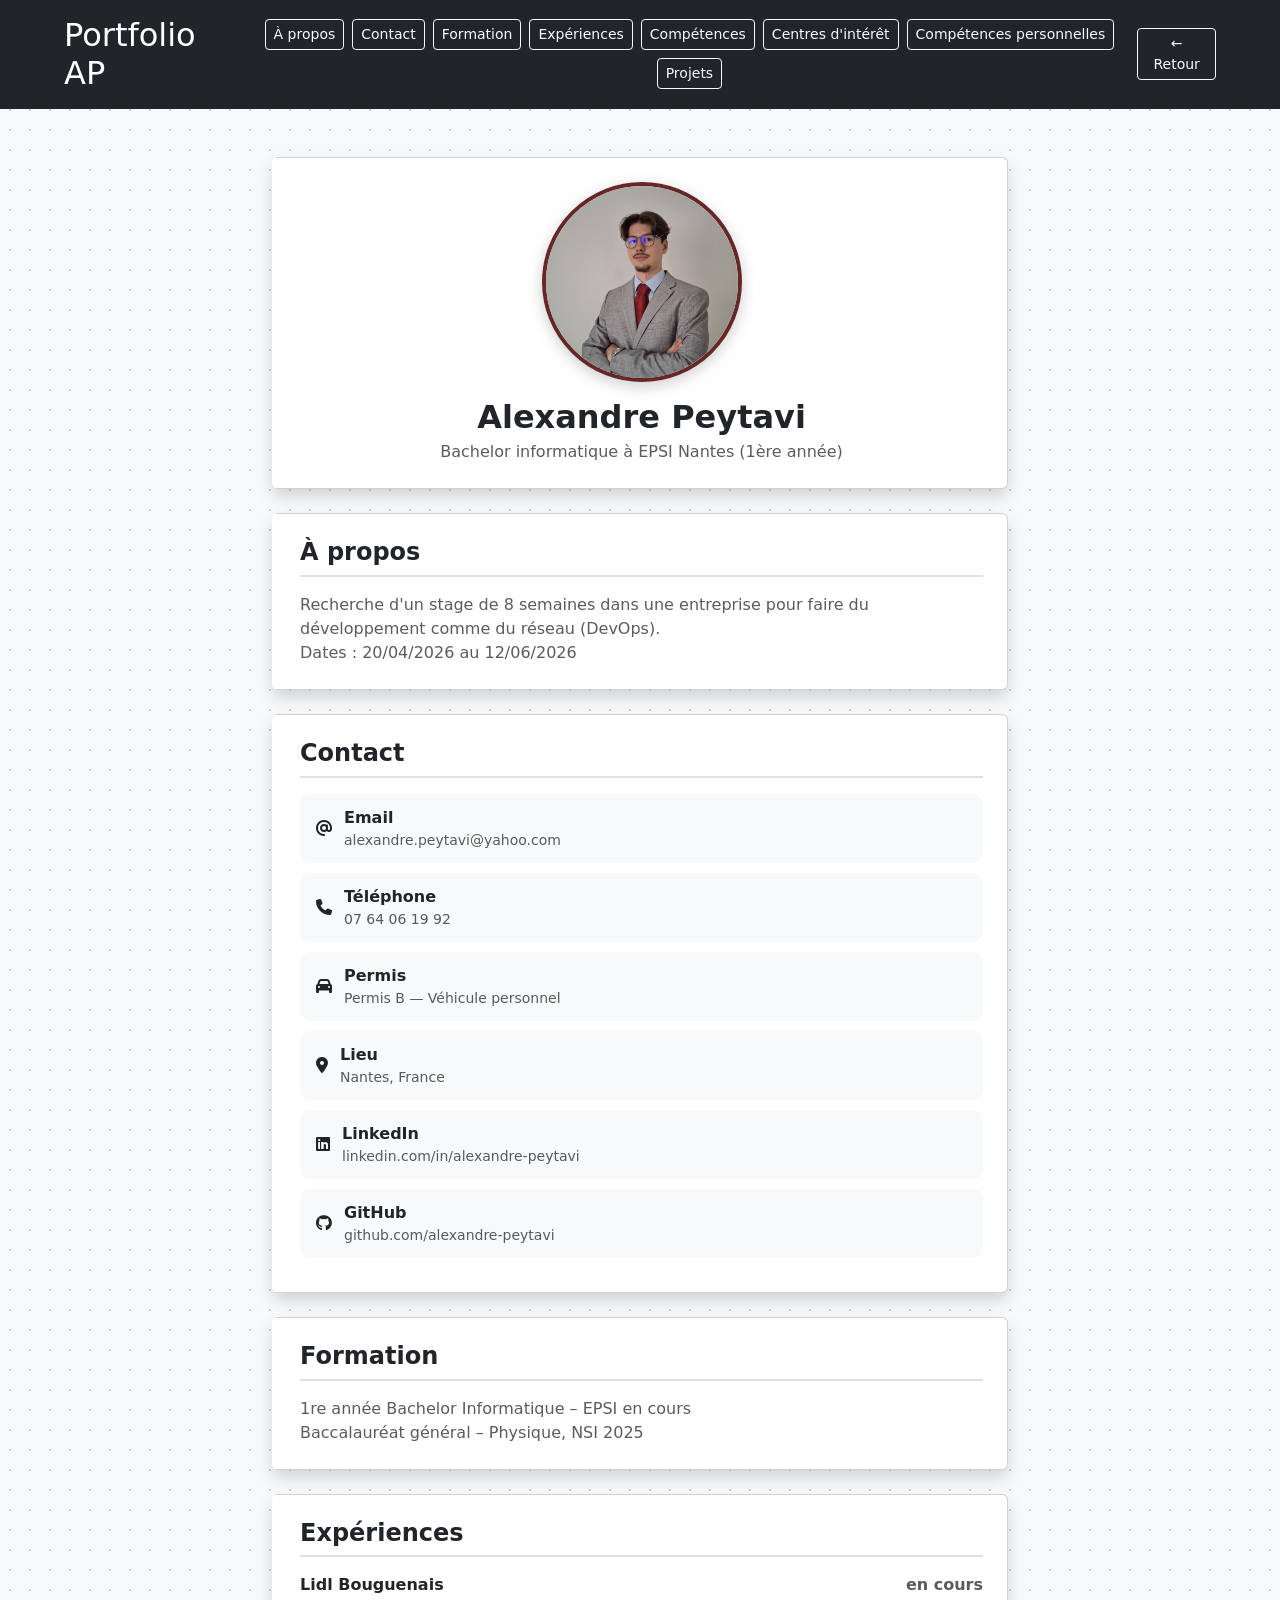
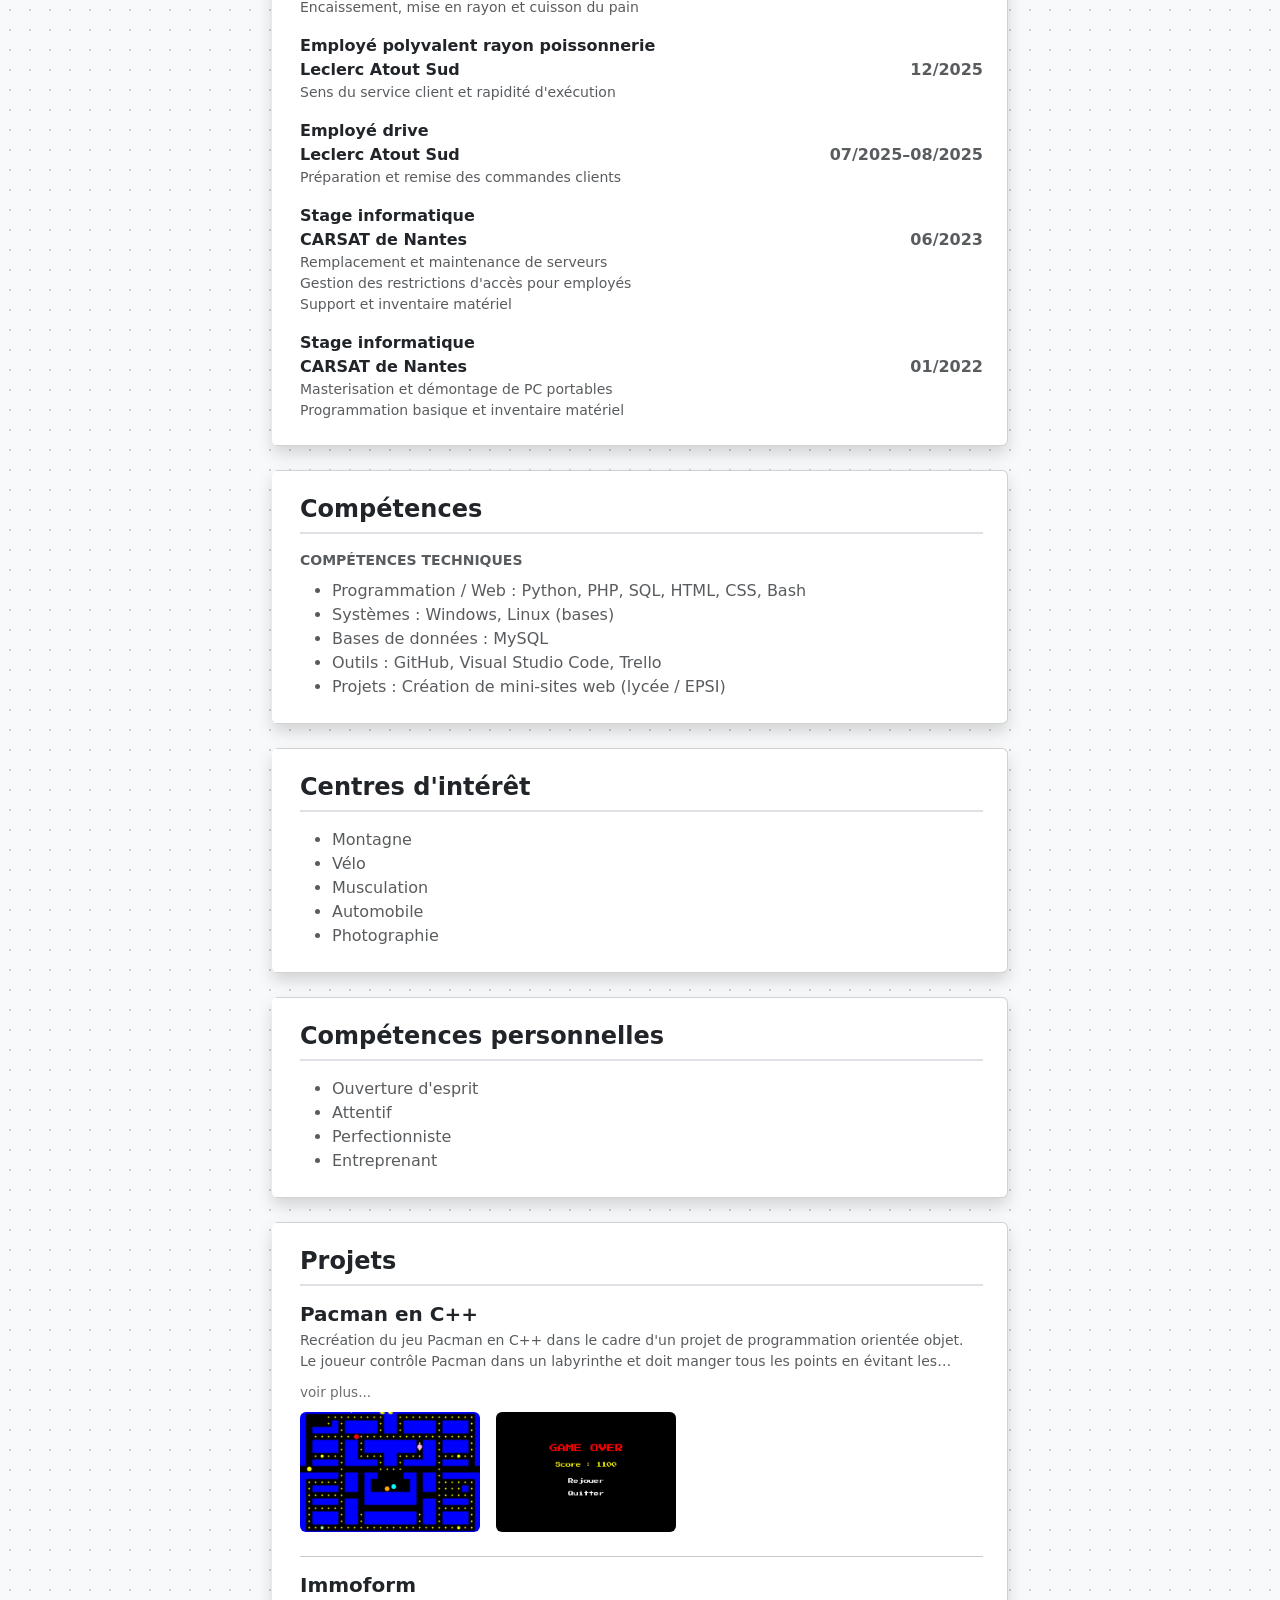
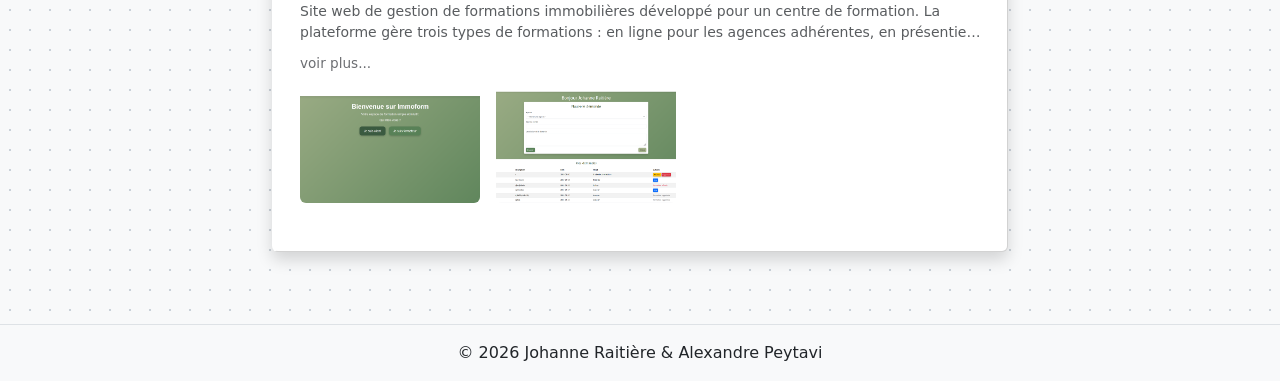
==== commit ad325e7b: "Version final" ====
--- a/alexandre/presentation_ap.html
+++ b/alexandre/presentation_ap.html
@@ -217,30 +217,53 @@
                     </div>
                 </div>
 
-                <!-- Projets -->
-                <div id="projets" class="card shadow mb-4 scroll-offset">
-                    <div class="card-body p-4">
-                        <h4 class="section-title">Projets</h4>
-
-                        <div class="mb-4">
-                            <h5 class="fw-semibold mb-1">Pacman en C++</h5>
-                            <p class="text-muted small mb-2">Recréation du jeu Pacman en C++ avec gestion des collisions, des fantômes et du score, dans le cadre d'un projet de programmation orientée objet.</p>
-                            <div class="d-flex gap-3">
-                                <img src="../img/Pacman1.png" class="rounded projet-img" onclick="ouvrirImage(this.src)">
-                                <img src="../img/Pacman2.png" class="rounded projet-img" onclick="ouvrirImage(this.src)">
-                            </div>
-                        </div>
-
-                        <hr>
-
-                        <div class="mb-4">
-                            <h5 class="fw-semibold mb-1">Immoform</h5>
-                            <p class="text-muted small mb-2">Création d'un site web pour gérer des formations immobilières.</p>
-                            <div class="d-flex gap-3">
-                                <img src="../img/Immoform1.png" class="rounded projet-img" onclick="ouvrirImage(this.src)">
-                                <img src="../img/Immoform2.png" class="rounded projet-img" onclick="ouvrirImage(this.src)">
-                            </div>
-                        </div>
+<!-- Projets -->
+<div id="projets" class="card shadow mb-4 scroll-offset">
+    <div class="card-body p-4">
+        <h4 class="section-title">Projets</h4>
+
+        <!-- Pacman -->
+        <div class="mb-4">
+            <h5 class="fw-semibold mb-1">Pacman en C++</h5>
+
+            <input type="checkbox" id="toggle-pacman" class="toggle-check" hidden>
+
+            <p class="text-muted small mb-2 description-toggle">
+            Recréation du jeu Pacman en C++ dans le cadre d'un projet de programmation orientée objet.
+            Le joueur contrôle Pacman dans un labyrinthe et doit manger tous les points en évitant les fantômes.
+            Il peut se téléporter de gauche à droite de la carte pour ressortir de l'autre côté.
+            Le jeu dispose d'un système de vies : vous démarrez avec 3 vies et perdez une vie à chaque contact avec un fantôme.
+            Différents éléments de score sont présents : les points normaux, les points bonus, une cerise 
+            qui apparaît après avoir mangé 2 points bonus, et un bonus vie qui apparaît quand il ne reste qu'une vie.
+            </p>
+            <label for="toggle-pacman" class="voir-plus-label"></label>
+            <div class="d-flex gap-3 mt-2">
+                <img src="../img/Pacman1.png" class="rounded projet-img" onclick="ouvrirImage(this.src)">
+                <img src="../img/Pacman2.png" class="rounded projet-img" onclick="ouvrirImage(this.src)">
+            </div>
+        </div>
+
+        <hr>
+
+        <!-- Immoform -->
+        <div class="mb-4">
+            <h5 class="fw-semibold mb-1">Immoform</h5>
+            <input type="checkbox" id="toggle-immoform" class="toggle-check" hidden>
+            <p class="text-muted small mb-2 description-toggle">
+            Site web de gestion de formations immobilières développé pour un centre de formation.
+            La plateforme gère trois types de formations : en ligne pour les agences adhérentes, 
+            en présentiel ouvert à toutes les agences, et des prestations de conseil sur demande.
+            Le projet inclut deux interfaces distinctes : une pour les membres internes et une pour les formations externes.
+            </p>
+            <label for="toggle-immoform" class="voir-plus-label"></label>
+            <div class="d-flex gap-3 mt-2">
+                <img src="../img/Immoform1.png" class="rounded projet-img" onclick="ouvrirImage(this.src)">
+                <img src="../img/Immoform2.png" class="rounded projet-img" onclick="ouvrirImage(this.src)">
+            </div>
+        </div>
+
+    </div>
+</div>
 
                     </div>
                 </div>
--- a/alexandre/presentation_ap.css
+++ b/alexandre/presentation_ap.css
@@ -13,7 +13,7 @@
             box-shadow: 0 8px 25px rgba(2, 6, 53, 0.2) !important;
             border-left-color: #662827 !important;
         }
-        
+
         .profile-img {
             width: 200px;
             height: 200px;
@@ -72,4 +72,31 @@
             background-color: #f0f2f5;
             background-image: radial-gradient(#c9d1d9 1px, transparent 1px);
             background-size: 20px 20px;
+        }
+
+
+        .toggle-check { display: none; }
+        .description-toggle {
+        display: -webkit-box;
+        -webkit-line-clamp: 2;
+        line-clamp: 2;
+        -webkit-box-orient: vertical;
+        overflow: hidden;
+        }
+
+        .toggle-check:checked ~ .description-toggle {
+        display: block;
+        }
+
+        .voir-plus-label {
+        cursor: pointer;
+        font-size: 0.85rem;
+        color: #6c6e72;
+        }
+
+        .voir-plus-label::before { content: "voir plus..."; }
+
+        .toggle-check:checked ~ * .voir-plus-label::before,
+        .toggle-check:checked + .description-toggle + .voir-plus-label::before {
+        content: "voir moins";
         }
